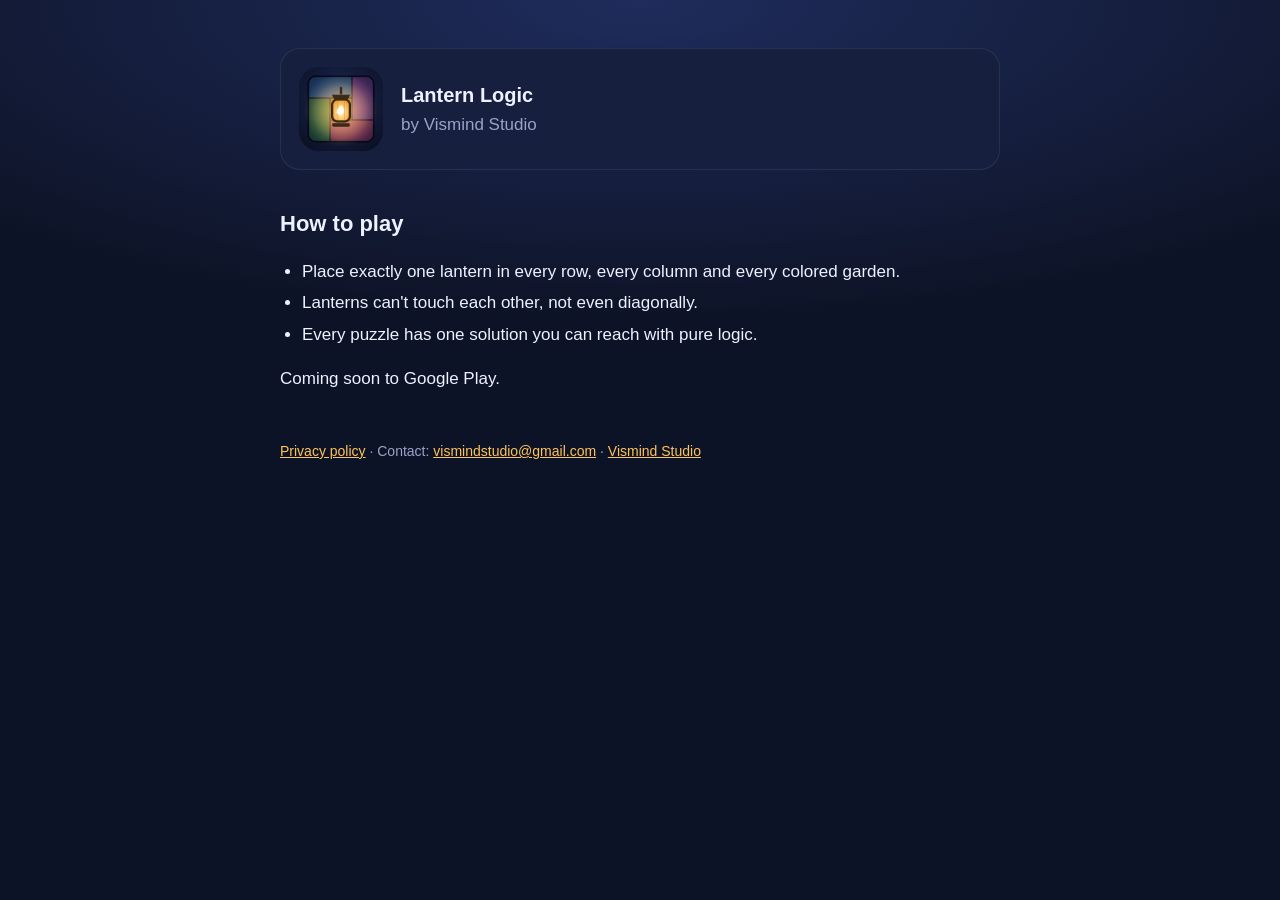
==== lantern-logic/index.html @ 3701b5d3 "Add files via upload" ====
<!doctype html>
<html lang="en">
<head>
  <meta charset="utf-8">
  <meta name="viewport" content="width=device-width, initial-scale=1">
  <title>Lantern Logic · Vismind Studio</title>
  <meta name="description" content="Lantern Logic: a calm logic puzzle. Place one lantern in every row, column and garden.">
  <link rel="icon" href="icon.png">
  <link rel="stylesheet" href="../style.css">
</head>
<body>
<main>
  <a class="card" href="#" style="margin-top:0">
    <img src="icon.png" alt="Lantern Logic icon">
    <div><b>Lantern Logic</b><br><span class="muted">by Vismind Studio</span></div>
  </a>
  <h2>How to play</h2>
  <ul>
    <li>Place exactly one lantern in every row, every column and every colored garden.</li>
    <li>Lanterns can't touch each other, not even diagonally.</li>
    <li>Every puzzle has one solution you can reach with pure logic.</li>
  </ul>
  <p>Coming soon to Google Play.</p>
  <footer>
    <a href="privacy.html">Privacy policy</a> · Contact: <a href="mailto:vismindstudio@gmail.com">vismindstudio@gmail.com</a> · <a href="../">Vismind Studio</a>
  </footer>
</main>
</body>
</html>
---- style.css ----
:root { --bg: #0d1326; --card: #161f3d; --text: #eef1ff; --muted: #9aa3c7; --amber: #ffc35a; color-scheme: dark; }
* { box-sizing: border-box; }
body { margin: 0; background: radial-gradient(120% 60% at 50% 0%, #1f2c5c 0%, var(--bg) 60%) fixed, var(--bg); color: var(--text);
  font: 17px/1.6 -apple-system, BlinkMacSystemFont, 'Segoe UI', Roboto, sans-serif; }
main { max-width: 760px; margin: 0 auto; padding: 48px 20px 64px; }
a { color: var(--amber); }
h1 { font-size: 34px; line-height: 1.2; margin: 0 0 6px; }
h2 { font-size: 22px; margin: 36px 0 8px; }
h3 { font-size: 18px; margin: 22px 0 4px; }
.muted { color: var(--muted); }
.card { display: flex; gap: 18px; align-items: center; padding: 18px; margin-top: 28px; border-radius: 20px; background: var(--card); border: 1px solid rgba(255,255,255,.08); text-decoration: none; color: inherit; }
.card img { width: 84px; height: 84px; border-radius: 20px; flex: none; }
.card b { font-size: 20px; }
ul { padding-left: 22px; }
li { margin: 4px 0; }
footer { margin-top: 48px; color: var(--muted); font-size: 14px; }
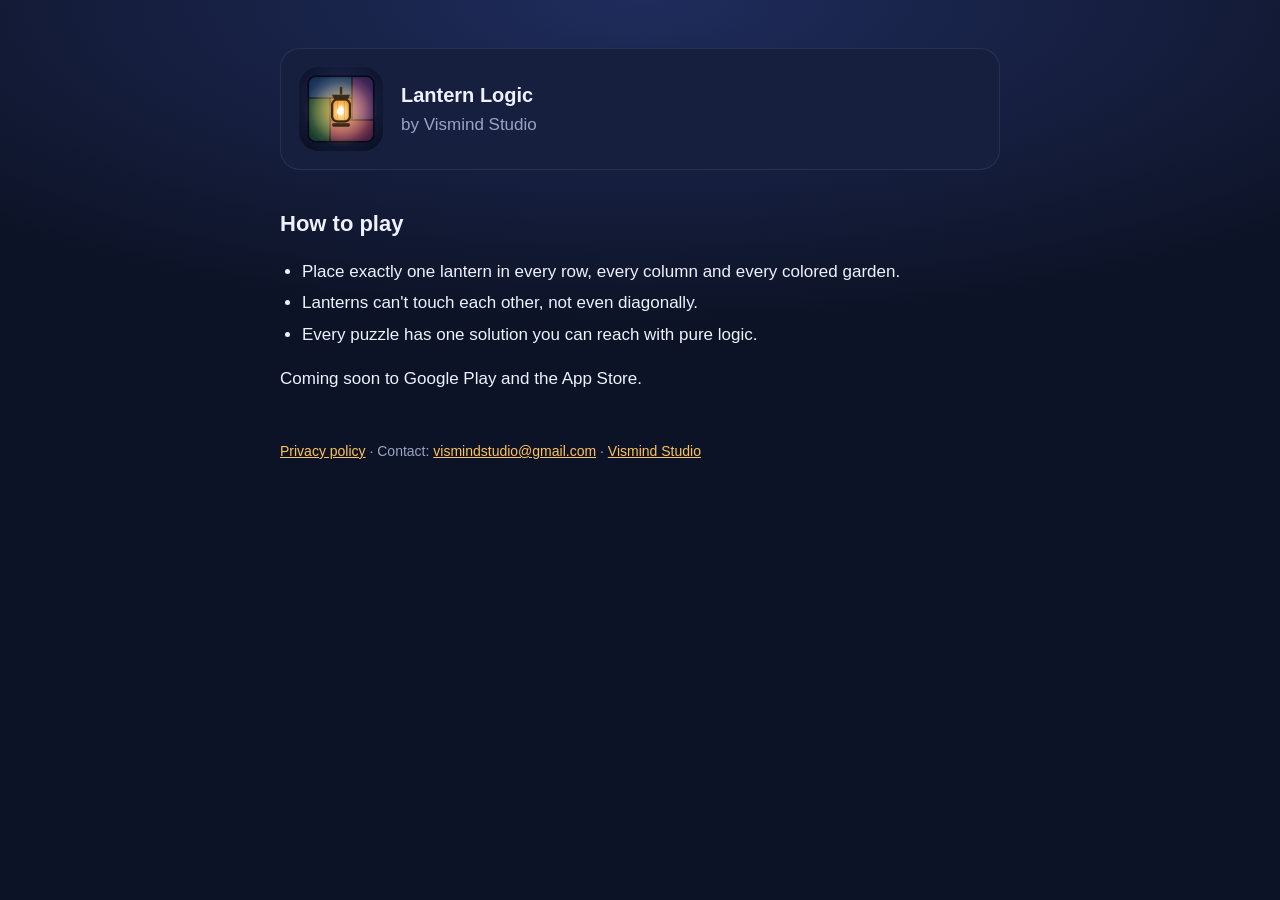
==== commit cd12b949: "Add files via upload" ====
--- a/lantern-logic/index.html
+++ b/lantern-logic/index.html
@@ -20,7 +20,7 @@
     <li>Lanterns can't touch each other, not even diagonally.</li>
     <li>Every puzzle has one solution you can reach with pure logic.</li>
   </ul>
-  <p>Coming soon to Google Play.</p>
+  <p>Coming soon to Google Play and the App Store.</p>
   <footer>
     <a href="privacy.html">Privacy policy</a> · Contact: <a href="mailto:vismindstudio@gmail.com">vismindstudio@gmail.com</a> · <a href="../">Vismind Studio</a>
   </footer>
